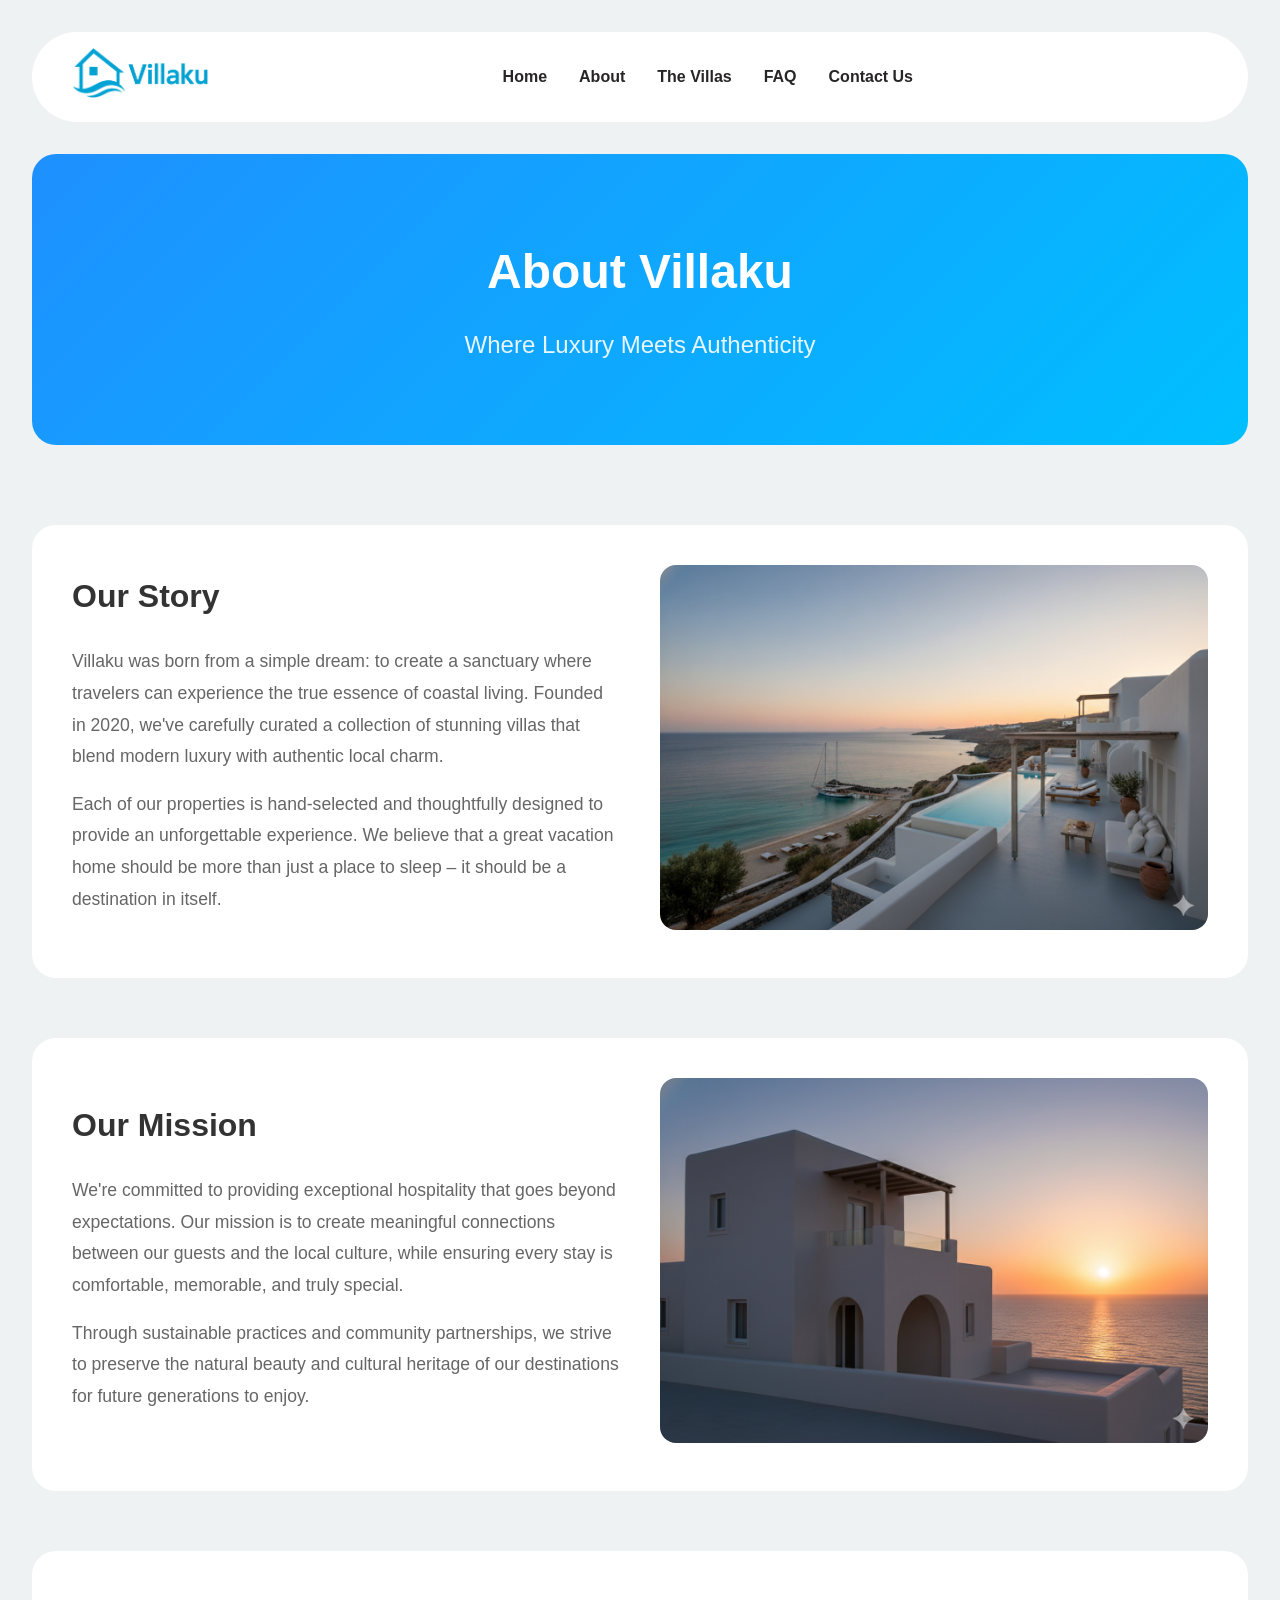
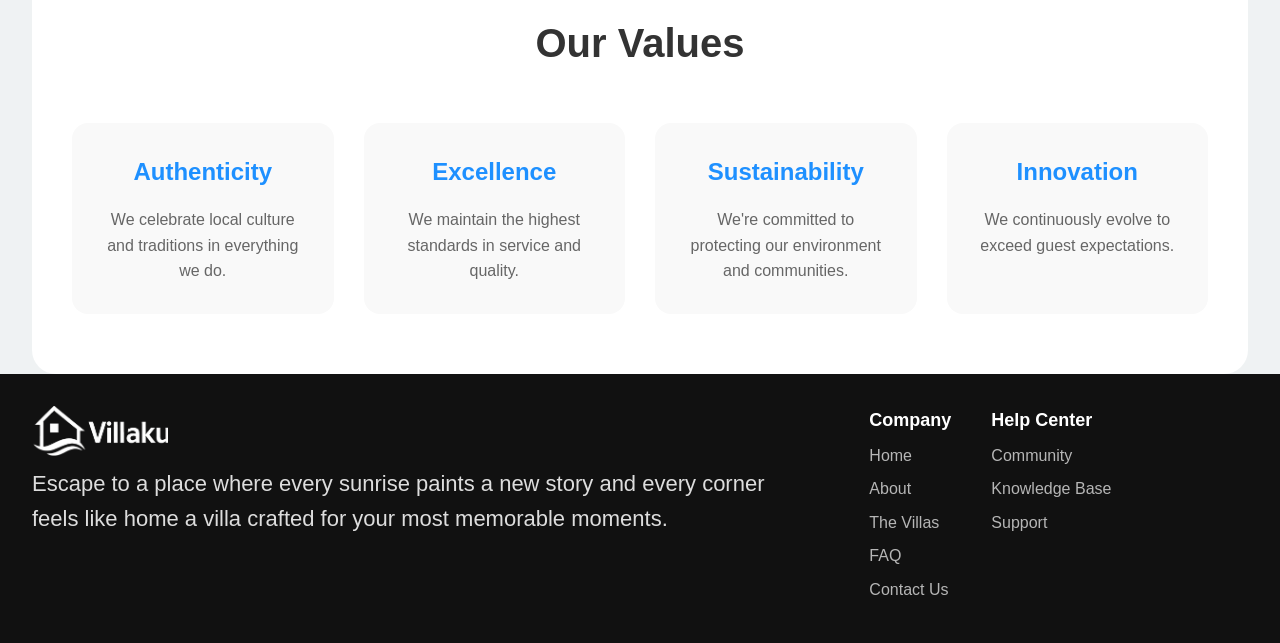
==== about.html @ 728f0992 "Add contact, FAQ, and The Villas pages with responsive design and structured content - Created conta" ====
<!DOCTYPE html>
<html>
<head>
    <meta charset="UTF-8" />
    <title>About Us - Villaku</title>
    <link rel="icon" type="image/png" href="assets/logo/logo_mark.png" />
    <link rel="stylesheet" href="style.css">
    <meta name="viewport" content="width=device-width, initial-scale=1.0">
</head>
<body class="container">
    <header>
        <nav class="navbar">
            <div class="logo-container">
                <img src="/assets/logo/logo_villaku.png" class="logo" alt="Logo"/>
            </div>
            <button class="hamburger" aria-label="Menu">
                <span></span>
                <span></span>
                <span></span>
            </button>
            <ul class="nav-links">
                <li><a href="index.html">Home</a></li>
                <li><a href="about.html">About</a></li>
                <li><a href="the-villas.html">The Villas</a></li>
                <li><a href="faq.html">FAQ</a></li>
                <li><a href="contact.html">Contact Us</a></li>
            </ul>
        </nav>
    </header>
    <main>
        <section class="page-hero">
            <div class="page-hero-content">
                <h1>About Villaku</h1>
                <p>Where Luxury Meets Authenticity</p>
            </div>
        </section>

        <section class="about-content">
            <div class="about-section">
                <div class="about-text">
                    <h2>Our Story</h2>
                    <p>
                        Villaku was born from a simple dream: to create a sanctuary where travelers 
                        can experience the true essence of coastal living. Founded in 2020, we've 
                        carefully curated a collection of stunning villas that blend modern luxury 
                        with authentic local charm.
                    </p>
                    <p>
                        Each of our properties is hand-selected and thoughtfully designed to provide 
                        an unforgettable experience. We believe that a great vacation home should be 
                        more than just a place to sleep – it should be a destination in itself.
                    </p>
                </div>
                <div class="about-image">
                    <img src="/assets/hidden_gem.png" alt="Our Story" />
                </div>
            </div>

            <div class="about-section reverse">
                <div class="about-image">
                    <img src="/assets/sunset.png" alt="Our Mission" />
                </div>
                <div class="about-text">
                    <h2>Our Mission</h2>
                    <p>
                        We're committed to providing exceptional hospitality that goes beyond 
                        expectations. Our mission is to create meaningful connections between our 
                        guests and the local culture, while ensuring every stay is comfortable, 
                        memorable, and truly special.
                    </p>
                    <p>
                        Through sustainable practices and community partnerships, we strive to 
                        preserve the natural beauty and cultural heritage of our destinations for 
                        future generations to enjoy.
                    </p>
                </div>
            </div>

            <div class="values-section">
                <h2>Our Values</h2>
                <div class="values-grid">
                    <div class="value-card">
                        <h3>Authenticity</h3>
                        <p>We celebrate local culture and traditions in everything we do.</p>
                    </div>
                    <div class="value-card">
                        <h3>Excellence</h3>
                        <p>We maintain the highest standards in service and quality.</p>
                    </div>
                    <div class="value-card">
                        <h3>Sustainability</h3>
                        <p>We're committed to protecting our environment and communities.</p>
                    </div>
                    <div class="value-card">
                        <h3>Innovation</h3>
                        <p>We continuously evolve to exceed guest expectations.</p>
                    </div>
                </div>
            </div>
        </section>
    </main>
    <footer>
        <div class="description">
            <img src="/assets/logo/logo_villaku_bw.png" class="logo" alt="Logo Black and White"/>
            <p>Escape to a place where every sunrise paints a new story and every corner feels like home a villa crafted for your most memorable moments.</p>
        </div>
        <div class="footer-link">
            <div>
                <h6>Company</h6>
                <ul>
                    <li><a href="index.html">Home</a></li>
                    <li><a href="about.html">About</a></li>
                    <li><a href="the-villas.html">The Villas</a></li>
                    <li><a href="faq.html">FAQ</a></li>
                    <li><a href="contact.html">Contact Us</a></li>
                </ul>
            </div>
            <div>
                <h6>Help Center</h6>
                <ul>
                    <li><a href="#community">Community</a></li>
                    <li><a href="#knowledge_base">Knowledge Base</a></li>
                    <li><a href="#support">Support</a></li>
                </ul>
            </div>
        </div>
    </footer>
    <script src="script.js"></script>    
</body>
</html>
---- style.css ----
/* Reset dasar */
*{
    box-sizing: border-box;
    margin: 0;
    padding: 0;
    font-family: 'Plus Jakarta Sans', sans-serif;
}
/* Gaya umum */
.container{
    max-width: 100%;
    margin: 0;
}
body {
    background-color: #EFF2F3;
    color: #333;
    line-height: 1.6;
}
/* Gaya header */
header {
    text-align: center;
    margin-bottom: 40px;
    margin: 32px;

}
/* Gaya navigasi */
.navbar{
    background-color: white;
    display: flex;
    align-items: center;
    justify-content: space-between;
    padding: 16px 40px;
    position: relative;
    border-radius: 100px;
    border-color: #c0c1c2;
}


/* logo */
.logo{
    height: 50px;
    width: auto;
}

/* Menu Navigasi ditengah*/
.nav-links{
    flex: 1;
    display: flex;
    justify-content: center;
    list-style: none;
    gap: 2rem;
}
.nav-links a{
    color: rgb(39, 37, 37);
    text-decoration: none;
    font-weight: bold;
}
.nav-links a:hover{
    text-decoration: underline;
}

  .hamburger{
    display: none;
    flex-direction: column;
    justify-content: space-between;
    width: 24px;
    height: 18px;
    cursor: pointer;
    border: none;
  }
  .hamburger span{
    height: 3px;
    background: #111;
    border-radius: 4px;
    transition: all 0.3s ease;
  }
  .hamburger.active span:nth-child(1){
    transform: rotate(45deg) translate(5px, 5px);
  }
  .hamburger.active span:nth-child(2){
    opacity: 0;
  }
  .hamburger.active span:nth-child(3){
    transform: rotate(-45deg) translate(5px, -5px);
  }

main{
    display: flex;
    flex-direction:column;
    gap: 40px;
    margin: 0 auto;
}
.hero-image {
  margin-left: 32px;
  margin-right: 32px;
  width: auto;
  height: 45vh;
  background-size: cover;
  background-position: center;
  background-repeat: no-repeat;
  position: relative;
  border-radius: 24px;
  overflow: hidden;
  transition: background-image 0.5s ease-in-out;
}

/* Slider Controls */
.slider-nav {
  position: absolute;
  top: 50%;
  transform: translateY(-50%);
  background: rgba(255, 255, 255, 0.7);
  border: none;
  width: 40px;
  height: 40px;
  border-radius: 50%;
  cursor: pointer;
  font-size: 20px;
  display: flex;
  align-items: center;
  justify-content: center;
  transition: background-color 0.3s;
}

.slider-nav:hover {
  background: rgba(255, 255, 255, 0.9);
}

.slider-nav.prev {
  left: 20px;
}

.slider-nav.next {
  right: 20px;
}

.slider-dots {
  position: absolute;
  bottom: 20px;
  left: 50%;
  transform: translateX(-50%);
  display: flex;
  gap: 10px;
}

.slider-dot {
  width: 12px;
  height: 12px;
  border-radius: 50%;
  background: rgba(255, 255, 255, 0.5);
  border: none;
  cursor: pointer;
  transition: background-color 0.3s;
}

.slider-dot.active {
  background: white;
  border-radius: 16px;
}


/* Kolom Kiri */
.container-experience{
    display: flex;
    gap: 40px;
    margin-left: 32px ;
    margin-right: 32px ;
}
/* ----------Section Exp---------- */
.experience-section {
  display: flex;
  flex-direction:column;
  gap: 32px;
  padding: 40px;
  background-color: white;
  border-radius: 24px;
  border: 1px solid #ddd; /* Warna border yang lebih lembut */
  justify-content: space-between;
  align-items: stretch;
  flex-wrap: wrap;
}

/* Container experience-content */
.experience-content {
  background: #fff;
  flex: 2;
}

.experience-content h1 {
  font-size: 2.5rem;
  margin-bottom: 1rem;
  line-height: 1.3;
}

.experience-content p {
  color: #666;
  max-width: 100%;
  line-height: 1.6;
  font-size: 18px;
}

/* Container experience-item */
.experience-list{
    flex: 2;
    display: flex;
    flex-direction: column;
    gap: 20px;
}
/* List Item */
.experience-item {
  display: flex;
  justify-content: space-between;
  align-items: center;
  border: 1px solid #ddd;
  padding: 16px 24px;
  border-radius: 12px;
  background-color: #f9f9f9;
  transition: all 0.3s ease;
}
.experience-item h2 {
  margin: 0 0 0.5rem 0;
  font-size: 24px;
}

.experience-item p {
  margin: 0;
  color: #727272;
  font-size: 18px;
}

.experience-item:hover {
  background-color: #e8ecf1; /* warna latar saat hover */
  border-radius: 8px;
  padding: 1.5rem;
  transition: all 0.3s ease;
  box-shadow: 0 4px 8px rgba(0, 0, 0, 0.05);
}

/* Kolom Kanan */
.image-aside {
  flex: 1;
  min-width: 35%;
  height: auto;
  border-radius: 16px;
  background-image: url('https://images.unsplash.com/photo-1583329550487-0fa300a4cd1a?q=80&w=1000&auto=format&fit=crop&ixlib=rb-4.1.0&ixid=M3wxMjA3fDB8MHxwaG90by1wYWdlfHx8fGVufDB8fHx8fA%3D%3D');
  background-size: cover;
  background-position: center;
}

.logo-ticker{
  overflow: hidden;
  width: 100%;
  padding-bottom: 40px;
}
.ticker-track{
  display: flex;
  width: fit-content;
  animation: ticker 30s linear infinite;
}

.ticker-track img{
  height: 60px;
  margin: 0 40px;
  flex-shrink: 0;
  filter: grayscale(100%);
  transition: filter 0.3s;
}
.ticker-track img:hover {
  filter: none;
}
/* Animasi bergerak ke kiri */
@keyframes ticker {
  0% { transform: translateX(0); }
  100% { transform: translateX(-33.33%); }
}
/* Footer */
footer{
  display: flex;
  justify-content: space-between;
  flex-wrap: wrap;
  padding: 32px;
  background-color: #111;
  color: white;
  align-items: flex-start;
  gap: 80px;
}

.description{
  flex: 2;
  font-size: 22px;
  font-weight: 400;
  color: #ddd;
  flex-direction: row;
}
.footer-link{
  display: flex;
  flex: 1;
  align-items: flex-start;
  gap: 40px;
  flex-wrap: wrap;
}

.footer-link ul{
  list-style: none;
  padding: 0;
}
.footer-link li{
  padding-bottom: 8px;
}
.footer-link a{
  color: rgb(182, 182, 182);
  text-decoration: none;
}

.footer-link h6{
  padding-bottom: 8px;
  font-size: 18px;
  color: white;
  text-decoration: none;
}

/* ========== Page Hero Styles ========== */
.page-hero {
  margin: 0 32px 40px;
  padding: 80px 40px;
  background: linear-gradient(135deg, #1e90ff 0%, #00bfff 100%);
  border-radius: 24px;
  text-align: center;
  color: white;
}

.page-hero-content h1 {
  font-size: 3rem;
  margin-bottom: 1rem;
}

.page-hero-content p {
  font-size: 1.5rem;
  opacity: 0.9;
}

/* ========== About Page Styles ========== */
.about-content {
  margin: 0 32px;
  display: flex;
  flex-direction: column;
  gap: 60px;
}

.about-section {
  display: flex;
  gap: 40px;
  align-items: center;
  background: white;
  padding: 40px;
  border-radius: 24px;
}

.about-section.reverse {
  flex-direction: row-reverse;
}

.about-text {
  flex: 1;
}

.about-text h2 {
  font-size: 2rem;
  margin-bottom: 1.5rem;
  color: #333;
}

.about-text p {
  font-size: 1.1rem;
  line-height: 1.8;
  color: #666;
  margin-bottom: 1rem;
}

.about-image {
  flex: 1;
  min-width: 300px;
}

.about-image img {
  width: 100%;
  height: auto;
  border-radius: 16px;
  object-fit: cover;
}

.values-section {
  background: white;
  padding: 60px 40px;
  border-radius: 24px;
}

.values-section h2 {
  text-align: center;
  font-size: 2.5rem;
  margin-bottom: 3rem;
}

.values-grid {
  display: grid;
  grid-template-columns: repeat(auto-fit, minmax(250px, 1fr));
  gap: 30px;
}

.value-card {
  padding: 30px;
  background: #f9f9f9;
  border-radius: 16px;
  text-align: center;
  transition: transform 0.3s ease;
}

.value-card:hover {
  transform: translateY(-5px);
  box-shadow: 0 10px 20px rgba(0, 0, 0, 0.1);
}

.value-card h3 {
  font-size: 1.5rem;
  margin-bottom: 1rem;
  color: #1e90ff;
}

.value-card p {
  color: #666;
  line-height: 1.6;
}

/* ========== Villas Page Styles ========== */
.villas-intro {
  margin: 0 32px 40px;
  background: white;
  padding: 60px 40px;
  border-radius: 24px;
  text-align: center;
}

.villas-intro h2 {
  font-size: 2.5rem;
  margin-bottom: 1.5rem;
}

.villas-intro p {
  font-size: 1.2rem;
  color: #666;
  max-width: 800px;
  margin: 0 auto;
  line-height: 1.8;
}

.villas-grid {
  margin: 0 32px 40px;
  display: grid;
  grid-template-columns: repeat(auto-fill, minmax(350px, 1fr));
  gap: 30px;
}

.villa-card {
  background: white;
  border-radius: 16px;
  overflow: hidden;
  transition: transform 0.3s ease, box-shadow 0.3s ease;
  cursor: pointer;
}

.villa-card:hover {
  transform: translateY(-10px);
  box-shadow: 0 15px 30px rgba(0, 0, 0, 0.15);
}

.villa-image {
  width: 100%;
  height: 250px;
  object-fit: cover;
}

.villa-info {
  padding: 24px;
}

.villa-info h3 {
  font-size: 1.5rem;
  margin-bottom: 0.5rem;
  color: #333;
}

.villa-info .villa-location {
  color: #1e90ff;
  margin-bottom: 1rem;
  font-size: 0.9rem;
}

.villa-info p {
  color: #666;
  line-height: 1.6;
  margin-bottom: 1rem;
}

.villa-features {
  display: flex;
  gap: 15px;
  margin-bottom: 1rem;
  flex-wrap: wrap;
}

.feature-tag {
  background: #e8f4ff;
  color: #1e90ff;
  padding: 5px 12px;
  border-radius: 20px;
  font-size: 0.85rem;
}

.villa-price {
  font-size: 1.5rem;
  font-weight: bold;
  color: #1e90ff;
}

/* ========== FAQ Page Styles ========== */
.faq-content {
  margin: 0 32px 40px;
}

.faq-intro {
  background: white;
  padding: 60px 40px;
  border-radius: 24px;
  text-align: center;
  margin-bottom: 40px;
}

.faq-intro h2 {
  font-size: 2.5rem;
  margin-bottom: 1rem;
}

.faq-intro p {
  font-size: 1.2rem;
  color: #666;
}

.faq-list {
  display: flex;
  flex-direction: column;
  gap: 20px;
}

.faq-item {
  background: white;
  border-radius: 16px;
  overflow: hidden;
  transition: box-shadow 0.3s ease;
}

.faq-question {
  width: 100%;
  padding: 24px;
  background: white;
  border: none;
  text-align: left;
  font-size: 1.2rem;
  font-weight: 600;
  cursor: pointer;
  display: flex;
  justify-content: space-between;
  align-items: center;
  transition: background-color 0.3s ease;
}

.faq-question:hover {
  background-color: #f9f9f9;
}

.faq-question.active {
  background-color: #e8f4ff;
  color: #1e90ff;
}

.faq-icon {
  font-size: 1.5rem;
  transition: transform 0.3s ease;
}

.faq-question.active .faq-icon {
  transform: rotate(180deg);
}

.faq-answer {
  max-height: 0;
  overflow: hidden;
  transition: max-height 0.3s ease, padding 0.3s ease;
  padding: 0 24px;
}

.faq-answer.active {
  max-height: 500px;
  padding: 0 24px 24px;
}

.faq-answer p {
  color: #666;
  line-height: 1.8;
  font-size: 1rem;
}

/* ========== Contact Page Styles ========== */
.contact-container {
  margin: 0 32px 40px;
  display: grid;
  grid-template-columns: 1fr 1.5fr;
  gap: 40px;
}

.contact-info {
  background: white;
  padding: 40px;
  border-radius: 24px;
}

.contact-info h2 {
  font-size: 2rem;
  margin-bottom: 2rem;
}

.info-item {
  margin-bottom: 2rem;
}

.info-item h3 {
  font-size: 1.2rem;
  margin-bottom: 0.5rem;
  color: #333;
}

.info-item p {
  color: #666;
  line-height: 1.8;
}

.contact-form {
  background: white;
  padding: 40px;
  border-radius: 24px;
}

.contact-form h2 {
  font-size: 2rem;
  margin-bottom: 2rem;
}

.form-group {
  margin-bottom: 1.5rem;
}

.form-group label {
  display: block;
  margin-bottom: 0.5rem;
  font-weight: 600;
  color: #333;
}

.form-group input,
.form-group select,
.form-group textarea {
  width: 100%;
  padding: 12px;
  border: 1px solid #ddd;
  border-radius: 8px;
  font-size: 1rem;
  font-family: inherit;
  transition: border-color 0.3s ease;
}

.form-group input:focus,
.form-group select:focus,
.form-group textarea:focus {
  outline: none;
  border-color: #1e90ff;
}

.submit-button {
  width: 100%;
  padding: 15px;
  background: #1e90ff;
  color: white;
  border: none;
  border-radius: 8px;
  font-size: 1.1rem;
  font-weight: 600;
  cursor: pointer;
  transition: background-color 0.3s ease;
}

.submit-button:hover {
  background: #0066cc;
}

.map-section {
  margin: 0 32px 40px;
  background: white;
  padding: 40px;
  border-radius: 24px;
}

.map-section h2 {
  text-align: center;
  font-size: 2rem;
  margin-bottom: 2rem;
}

.map-placeholder {
  width: 100%;
  height: 400px;
  background: #f0f0f0;
  border-radius: 16px;
  display: flex;
  align-items: center;
  justify-content: center;
  color: #999;
  font-size: 1.2rem;
}

/* ========== CTA Sections ========== */
.booking-cta,
.contact-cta {
  margin: 40px 32px;
  background: linear-gradient(135deg, #1e90ff 0%, #00bfff 100%);
  padding: 60px 40px;
  border-radius: 24px;
  text-align: center;
}

.cta-content h2 {
  color: white;
  font-size: 2.5rem;
  margin-bottom: 1rem;
}

.cta-content p {
  color: white;
  font-size: 1.2rem;
  margin-bottom: 2rem;
  opacity: 0.9;
}

.cta-button {
  display: inline-block;
  padding: 15px 40px;
  background: white;
  color: #1e90ff;
  text-decoration: none;
  border-radius: 50px;
  font-weight: 600;
  font-size: 1.1rem;
  transition: transform 0.3s ease, box-shadow 0.3s ease;
}

.cta-button:hover {
  transform: translateY(-3px);
  box-shadow: 0 10px 20px rgba(0, 0, 0, 0.2);
}

/* Responsif */
@media (max-width: 768px) {
  main{
    gap: 24px;
}
  .hamburger{
    display: flex;
  }
  .nav-links{
    display: none;
    flex-direction: column;
    gap: 16px;
    position: absolute;
    top: 70px;
    right: 32px;
    padding: 16px;
    box-shadow: 0 2px 8px rgba(0, 0, 0, 0.15);
  }
  .nav-links.active{
    display: flex;
    background-color: white;
    border-radius: 8px;
  }

  .hero-image {
    aspect-ratio: 16/9;
    max-height: 60vh;
    /* height: 40vh;
    min-height: 200px;
    max-height: 400px; */
  }
  .experience-section {
    flex-direction: column;
    padding: 24px;
  }

  .image-aside {
    display: none;
  }

  .experience-content {
    width: 100%;
  }

  footer{
    flex-direction: column;
    align-items: flex-start;
    gap: 32px;
  }
  .description,
  .footer-link {
    width: 100%;
  }

  /* Page Hero Responsive */
  .page-hero {
    margin: 0 16px 24px;
    padding: 40px 24px;
  }

  .page-hero-content h1 {
    font-size: 2rem;
  }

  .page-hero-content p {
    font-size: 1.2rem;
  }

  /* About Page Responsive */
  .about-content {
    margin: 0 16px;
    gap: 30px;
  }

  .about-section,
  .about-section.reverse {
    flex-direction: column;
    padding: 24px;
  }

  .about-image {
    min-width: 100%;
  }

  .values-section {
    padding: 40px 24px;
  }

  .values-grid {
    grid-template-columns: 1fr;
  }

  /* Villas Page Responsive */
  .villas-intro {
    margin: 0 16px 24px;
    padding: 40px 24px;
  }

  .villas-grid {
    margin: 0 16px 24px;
    grid-template-columns: 1fr;
  }

  /* Contact Page Responsive */
  .contact-container {
    margin: 0 16px 24px;
    grid-template-columns: 1fr;
  }

  .map-section {
    margin: 0 16px 24px;
    padding: 24px;
  }

  /* CTA Responsive */
  .booking-cta,
  .contact-cta {
    margin: 24px 16px;
    padding: 40px 24px;
  }

  .cta-content h2 {
    font-size: 1.8rem;
  }

  .cta-content p {
    font-size: 1rem;
  }
}
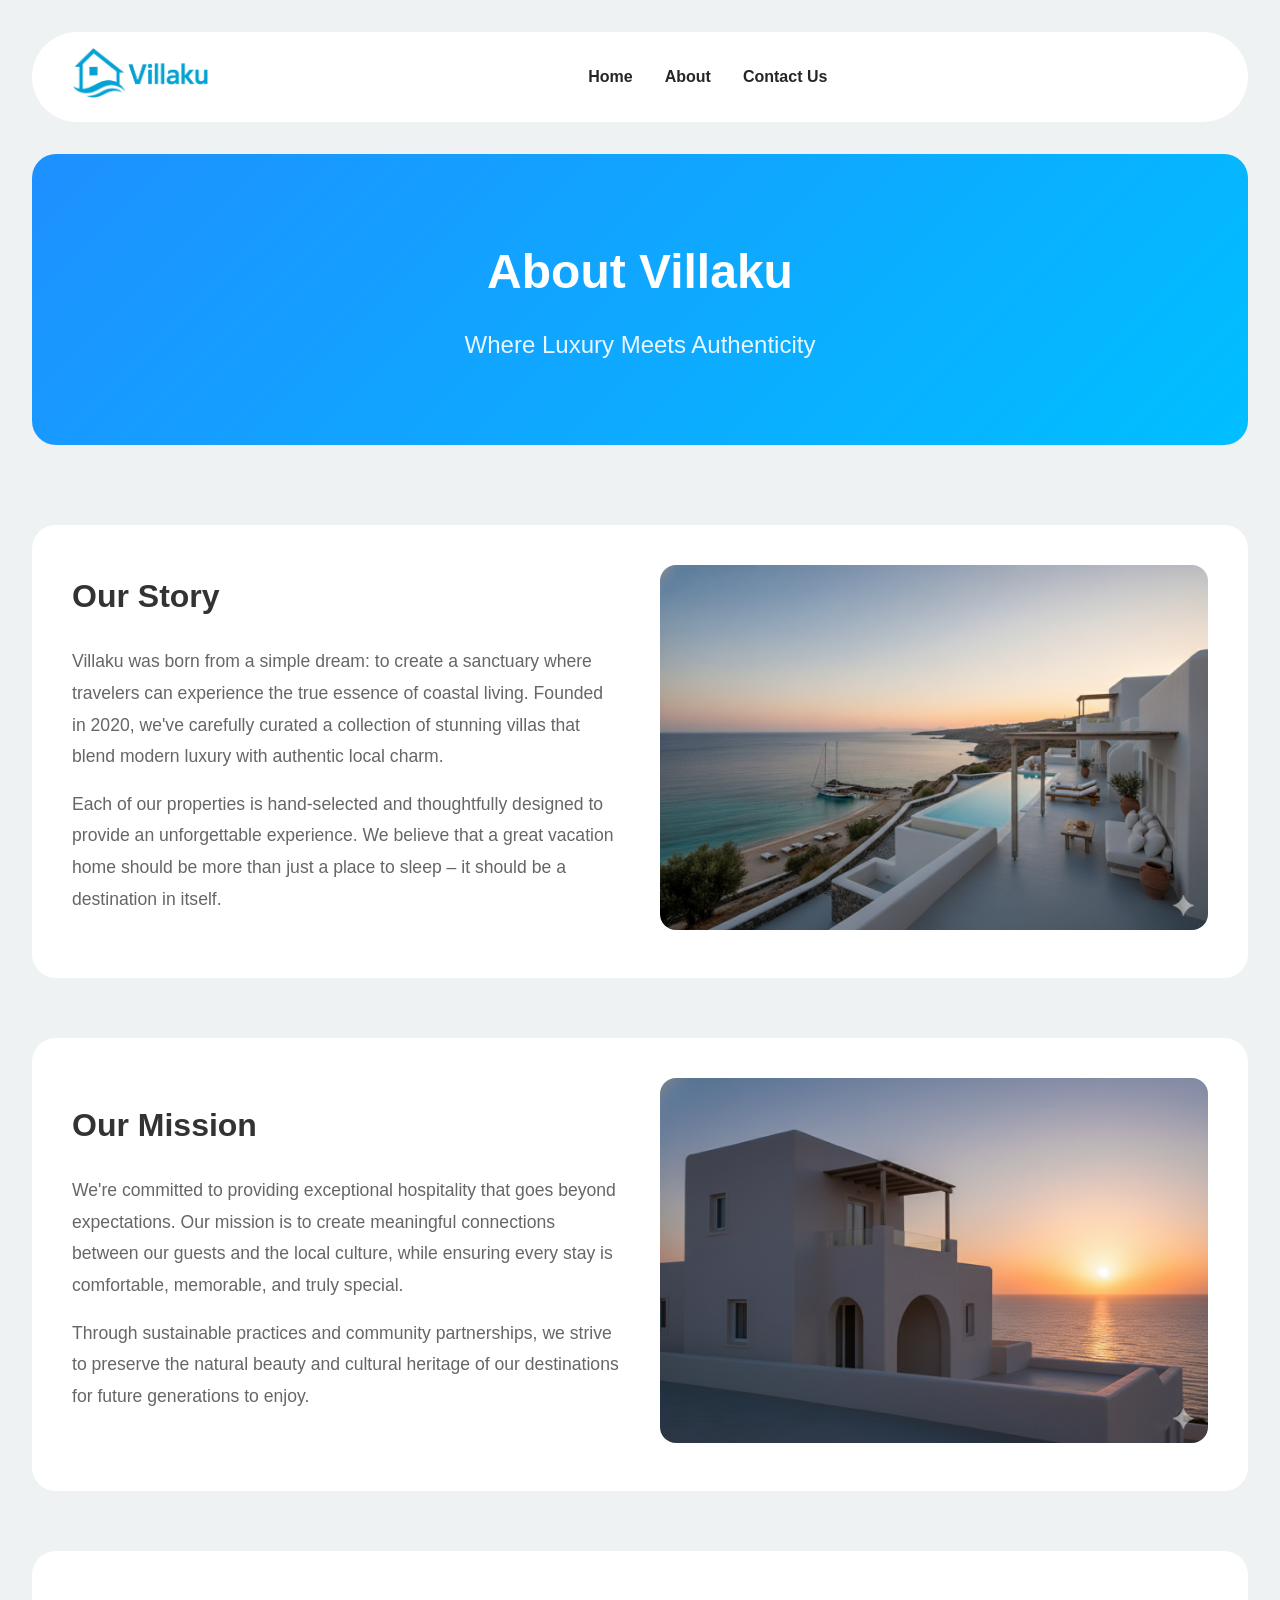
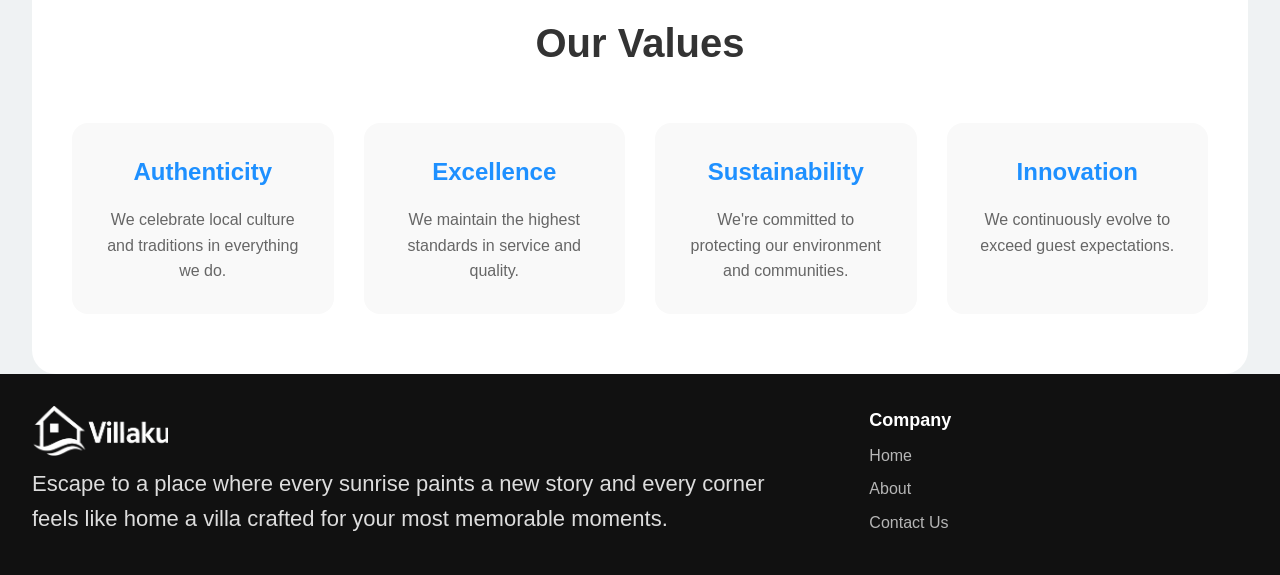
==== commit 9dc2a3aa: "refactor: remove The Villas and FAQ pages; update navigation links in About, Contact, and Index page" ====
--- a/about.html
+++ b/about.html
@@ -21,8 +21,6 @@
             <ul class="nav-links">
                 <li><a href="index.html">Home</a></li>
                 <li><a href="about.html">About</a></li>
-                <li><a href="the-villas.html">The Villas</a></li>
-                <li><a href="faq.html">FAQ</a></li>
                 <li><a href="contact.html">Contact Us</a></li>
             </ul>
         </nav>
@@ -110,17 +108,7 @@
                 <ul>
                     <li><a href="index.html">Home</a></li>
                     <li><a href="about.html">About</a></li>
-                    <li><a href="the-villas.html">The Villas</a></li>
-                    <li><a href="faq.html">FAQ</a></li>
                     <li><a href="contact.html">Contact Us</a></li>
-                </ul>
-            </div>
-            <div>
-                <h6>Help Center</h6>
-                <ul>
-                    <li><a href="#community">Community</a></li>
-                    <li><a href="#knowledge_base">Knowledge Base</a></li>
-                    <li><a href="#support">Support</a></li>
                 </ul>
             </div>
         </div>
--- a/style.css
+++ b/style.css
@@ -20,7 +20,8 @@
     text-align: center;
     margin-bottom: 40px;
     margin: 32px;
-
+    position: relative;
+    z-index: 1000;
 }
 /* Gaya navigasi */
 .navbar{
@@ -32,6 +33,7 @@
     position: relative;
     border-radius: 100px;
     border-color: #c0c1c2;
+    z-index: 1001;
 }
 
 
@@ -430,196 +432,22 @@
   line-height: 1.6;
 }
 
-/* ========== Villas Page Styles ========== */
-.villas-intro {
-  margin: 0 32px 40px;
-  background: white;
-  padding: 60px 40px;
-  border-radius: 24px;
-  text-align: center;
-}
-
-.villas-intro h2 {
-  font-size: 2.5rem;
-  margin-bottom: 1.5rem;
-}
-
-.villas-intro p {
-  font-size: 1.2rem;
-  color: #666;
-  max-width: 800px;
-  margin: 0 auto;
-  line-height: 1.8;
-}
-
-.villas-grid {
-  margin: 0 32px 40px;
-  display: grid;
-  grid-template-columns: repeat(auto-fill, minmax(350px, 1fr));
-  gap: 30px;
-}
-
-.villa-card {
-  background: white;
-  border-radius: 16px;
-  overflow: hidden;
-  transition: transform 0.3s ease, box-shadow 0.3s ease;
-  cursor: pointer;
-}
-
-.villa-card:hover {
-  transform: translateY(-10px);
-  box-shadow: 0 15px 30px rgba(0, 0, 0, 0.15);
-}
-
-.villa-image {
-  width: 100%;
-  height: 250px;
-  object-fit: cover;
-}
-
-.villa-info {
-  padding: 24px;
-}
-
-.villa-info h3 {
-  font-size: 1.5rem;
-  margin-bottom: 0.5rem;
-  color: #333;
-}
-
-.villa-info .villa-location {
-  color: #1e90ff;
-  margin-bottom: 1rem;
-  font-size: 0.9rem;
-}
-
-.villa-info p {
-  color: #666;
-  line-height: 1.6;
-  margin-bottom: 1rem;
-}
-
-.villa-features {
-  display: flex;
-  gap: 15px;
-  margin-bottom: 1rem;
-  flex-wrap: wrap;
-}
-
-.feature-tag {
-  background: #e8f4ff;
-  color: #1e90ff;
-  padding: 5px 12px;
-  border-radius: 20px;
-  font-size: 0.85rem;
-}
-
-.villa-price {
-  font-size: 1.5rem;
-  font-weight: bold;
-  color: #1e90ff;
-}
-
-/* ========== FAQ Page Styles ========== */
-.faq-content {
-  margin: 0 32px 40px;
-}
-
-.faq-intro {
-  background: white;
-  padding: 60px 40px;
-  border-radius: 24px;
-  text-align: center;
-  margin-bottom: 40px;
-}
-
-.faq-intro h2 {
-  font-size: 2.5rem;
-  margin-bottom: 1rem;
-}
-
-.faq-intro p {
-  font-size: 1.2rem;
-  color: #666;
-}
-
-.faq-list {
-  display: flex;
-  flex-direction: column;
-  gap: 20px;
-}
-
-.faq-item {
-  background: white;
-  border-radius: 16px;
-  overflow: hidden;
-  transition: box-shadow 0.3s ease;
-}
-
-.faq-question {
-  width: 100%;
-  padding: 24px;
-  background: white;
-  border: none;
-  text-align: left;
-  font-size: 1.2rem;
-  font-weight: 600;
-  cursor: pointer;
-  display: flex;
-  justify-content: space-between;
-  align-items: center;
-  transition: background-color 0.3s ease;
-}
-
-.faq-question:hover {
-  background-color: #f9f9f9;
-}
-
-.faq-question.active {
-  background-color: #e8f4ff;
-  color: #1e90ff;
-}
-
-.faq-icon {
-  font-size: 1.5rem;
-  transition: transform 0.3s ease;
-}
-
-.faq-question.active .faq-icon {
-  transform: rotate(180deg);
-}
-
-.faq-answer {
-  max-height: 0;
-  overflow: hidden;
-  transition: max-height 0.3s ease, padding 0.3s ease;
-  padding: 0 24px;
-}
-
-.faq-answer.active {
-  max-height: 500px;
-  padding: 0 24px 24px;
-}
-
-.faq-answer p {
-  color: #666;
-  line-height: 1.8;
-  font-size: 1rem;
-}
-
 /* ========== Contact Page Styles ========== */
 .contact-container {
   margin: 0 32px 40px;
   display: grid;
   grid-template-columns: 1fr 1.5fr;
   gap: 40px;
+  align-items: start;
 }
 
 .contact-info {
   background: white;
   padding: 40px;
   border-radius: 24px;
+  height: fit-content;
+  position: sticky;
+  top: 40px;
 }
 
 .contact-info h2 {
@@ -646,6 +474,7 @@
   background: white;
   padding: 40px;
   border-radius: 24px;
+  height: fit-content;
 }
 
 .contact-form h2 {
@@ -700,31 +529,6 @@
   background: #0066cc;
 }
 
-.map-section {
-  margin: 0 32px 40px;
-  background: white;
-  padding: 40px;
-  border-radius: 24px;
-}
-
-.map-section h2 {
-  text-align: center;
-  font-size: 2rem;
-  margin-bottom: 2rem;
-}
-
-.map-placeholder {
-  width: 100%;
-  height: 400px;
-  background: #f0f0f0;
-  border-radius: 16px;
-  display: flex;
-  align-items: center;
-  justify-content: center;
-  color: #999;
-  font-size: 1.2rem;
-}
-
 /* ========== CTA Sections ========== */
 .booking-cta,
 .contact-cta {
@@ -782,6 +586,7 @@
     right: 32px;
     padding: 16px;
     box-shadow: 0 2px 8px rgba(0, 0, 0, 0.15);
+    z-index: 1002;
   }
   .nav-links.active{
     display: flex;
@@ -857,26 +662,27 @@
     grid-template-columns: 1fr;
   }
 
-  /* Villas Page Responsive */
-  .villas-intro {
-    margin: 0 16px 24px;
-    padding: 40px 24px;
-  }
-
-  .villas-grid {
-    margin: 0 16px 24px;
-    grid-template-columns: 1fr;
-  }
-
   /* Contact Page Responsive */
   .contact-container {
     margin: 0 16px 24px;
     grid-template-columns: 1fr;
   }
 
+  .contact-info {
+    position: static;
+  }
+
+  .contact-form {
+    padding: 24px;
+  }
+
   .map-section {
     margin: 0 16px 24px;
     padding: 24px;
+  }
+
+  .map-placeholder {
+    height: 300px;
   }
 
   /* CTA Responsive */
